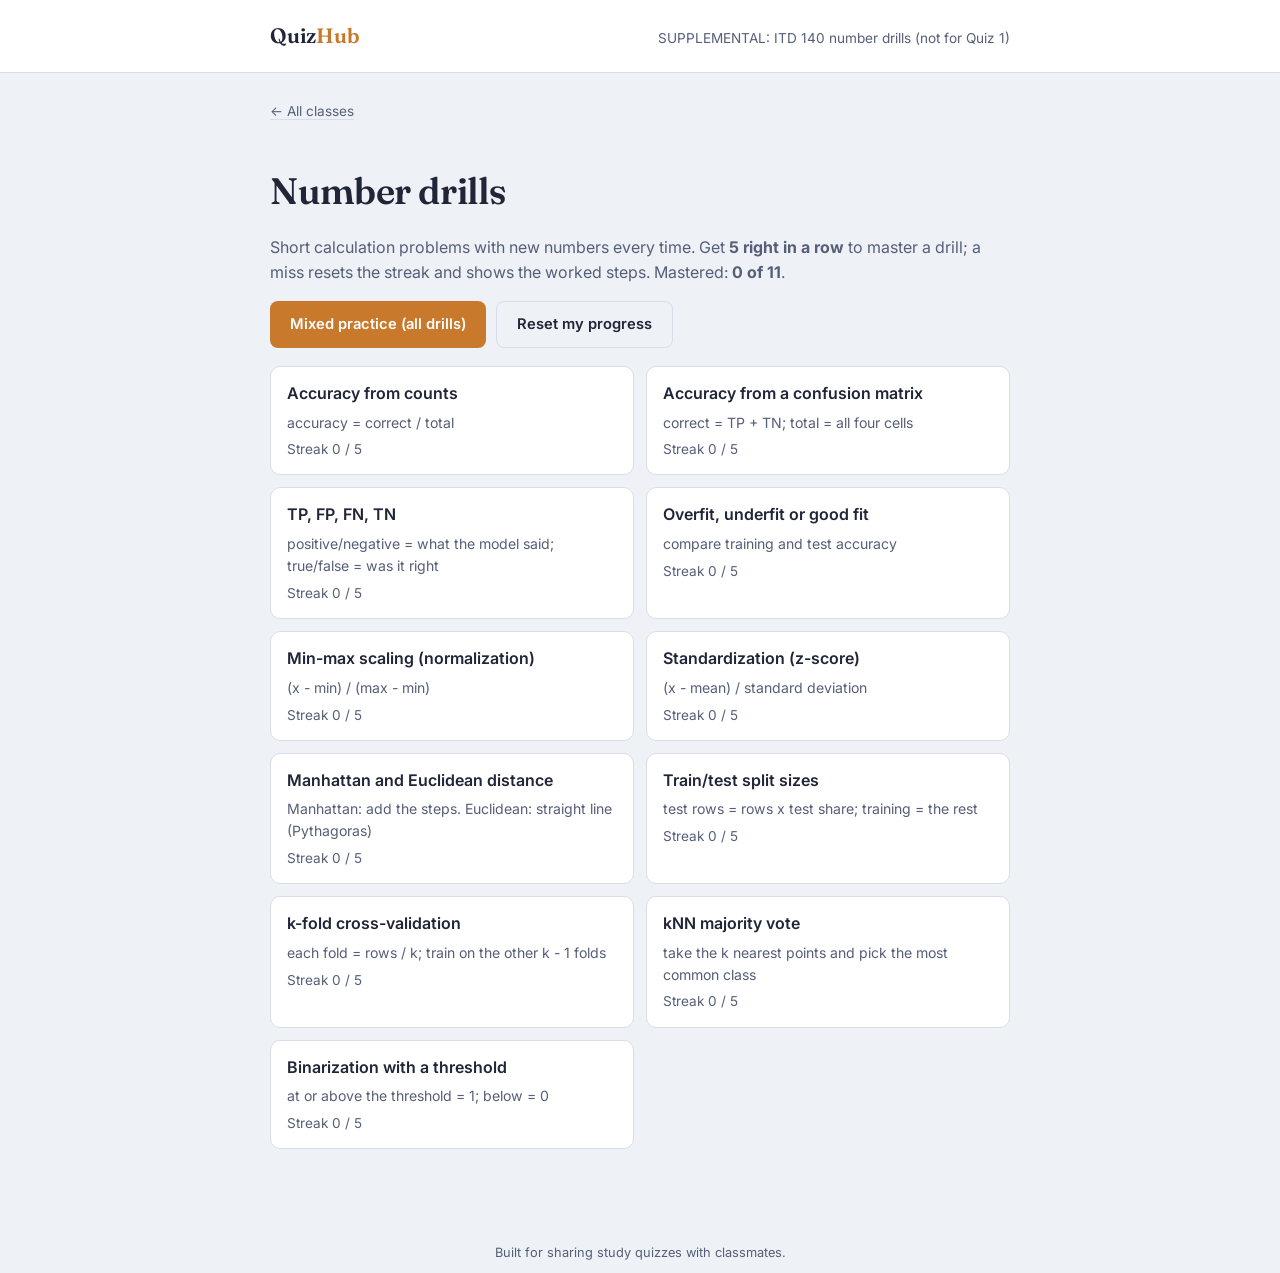
==== drills.html @ d567453e "Add supplemental number drills and mastery loop for ITD 140 Number drills: 11 generators with worked" ====
<!doctype html>
<html lang="en">
<head>
<meta charset="utf-8">
<meta name="viewport" content="width=device-width, initial-scale=1">
<title>Number Drills</title>
<link rel="stylesheet" href="assets/style.css">
<link rel="stylesheet" href="assets/drills.css">
</head>
<body>

<div class="topbar">
  <div class="topbar-inner">
    <a class="brand" href="index.html">Quiz<span class="brand-mark">Hub</span></a>
    <span class="topbar-sub">SUPPLEMENTAL: ITD 140 number drills (not for Quiz 1)</span>
  </div>
</div>

<div class="wrap">
  <div class="crumb"><a href="index.html">&larr; All classes</a></div>
  <div id="loading" class="loading">Loading drills&hellip;</div>
  <div id="app"></div>
</div>

<footer class="site">Built for sharing study quizzes with classmates.</footer>

<script src="assets/drillgen.js"></script>
<script src="assets/drills.js"></script>
</body>
</html>
---- assets/style.css ----
@import url('https://fonts.googleapis.com/css2?family=Fraunces:opsz,wght@9..144,500;9..144,600&family=Inter:wght@400;500;600;700&display=swap');

:root{
  --ink: #202537;
  --ink-soft: #565f78;
  --paper: #eef1f6;
  --card: #ffffff;
  --line: #d8dee9;
  --accent: #c8792b;
  --accent-ink: #ffffff;
  --good: #2f8f5b;
  --good-bg: #e4f5ec;
  --bad: #c94a3f;
  --bad-bg: #fbe8e6;
  --partial: #b0791f;
  --partial-bg: #fbf1de;
  --shadow: 0 1px 2px rgba(32,37,55,0.06);
  --radius: 10px;
  --maxw: 780px;
}

*{ box-sizing: border-box; }

html{ -webkit-text-size-adjust: 100%; }

body{
  margin: 0;
  background: var(--paper);
  color: var(--ink);
  font-family: 'Inter', -apple-system, BlinkMacSystemFont, 'Segoe UI', sans-serif;
  line-height: 1.55;
  -webkit-font-smoothing: antialiased;
}

@media (prefers-reduced-motion: reduce){
  *{ animation-duration: 0.001ms !important; transition-duration: 0.001ms !important; }
}

a{ color: inherit; }

.wrap{
  max-width: var(--maxw);
  margin: 0 auto;
  padding: 0 20px 64px;
}

/* ---------- Top bar ---------- */
.topbar{
  border-bottom: 1px solid var(--line);
  background: var(--card);
}
.topbar-inner{
  max-width: var(--maxw);
  margin: 0 auto;
  padding: 20px 20px;
  display: flex;
  align-items: baseline;
  justify-content: space-between;
  gap: 12px;
}
.brand{
  font-family: 'Fraunces', Georgia, serif;
  font-weight: 600;
  font-size: 1.3rem;
  text-decoration: none;
  letter-spacing: -0.01em;
}
.brand-mark{ color: var(--accent); }
.topbar-sub{
  font-size: 0.85rem;
  color: var(--ink-soft);
}

/* ---------- Hero / headers ---------- */
.page-head{
  padding: 40px 0 8px;
}
.page-head h1{
  font-family: 'Fraunces', Georgia, serif;
  font-weight: 600;
  font-size: clamp(1.7rem, 4vw, 2.3rem);
  margin: 0 0 8px;
  letter-spacing: -0.01em;
}
.page-head p{
  color: var(--ink-soft);
  margin: 0;
  max-width: 60ch;
}
.crumb{
  font-size: 0.85rem;
  color: var(--ink-soft);
  margin-top: 28px;
}
.crumb a{ text-decoration: none; border-bottom: 1px solid var(--line); }
.crumb a:hover{ border-color: var(--ink-soft); }

/* ---------- Class list (index page) ---------- */
.class-list{
  margin-top: 28px;
  display: flex;
  flex-direction: column;
  gap: 12px;
}
.class-card{
  background: var(--card);
  border: 1px solid var(--line);
  border-radius: var(--radius);
  box-shadow: var(--shadow);
  overflow: hidden;
}
.class-card summary{
  list-style: none;
  cursor: pointer;
  padding: 18px 20px;
  display: flex;
  align-items: center;
  justify-content: space-between;
  gap: 12px;
}
.class-card summary::-webkit-details-marker{ display:none; }
.class-card summary:focus-visible{ outline: 2px solid var(--accent); outline-offset: -2px; }
.class-heading{ display: flex; flex-direction: column; gap: 2px; }
.class-code{
  font-family: 'Fraunces', Georgia, serif;
  font-weight: 600;
  font-size: 1.15rem;
}
.class-full{ font-size: 0.88rem; color: var(--ink-soft); }
.class-count{
  font-size: 0.8rem;
  color: var(--ink-soft);
  white-space: nowrap;
}
.chev{
  width: 18px; height: 18px;
  flex-shrink: 0;
  transition: transform 0.15s ease;
  color: var(--ink-soft);
}
.class-card[open] .chev{ transform: rotate(90deg); }

.quiz-rows{
  border-top: 1px solid var(--line);
}
.quiz-row{
  display: flex;
  align-items: center;
  justify-content: space-between;
  gap: 16px;
  padding: 16px 20px;
  text-decoration: none;
  color: var(--ink);
  border-top: 1px solid var(--line);
}
.quiz-row:first-child{ border-top: none; }
.quiz-row:hover{ background: var(--paper); }
.quiz-row-title{ font-weight: 600; }
.quiz-row-desc{ font-size: 0.85rem; color: var(--ink-soft); margin-top: 2px; }
.quiz-row-go{
  font-size: 0.85rem;
  color: var(--accent);
  font-weight: 600;
  white-space: nowrap;
}
.guide-row{ background: #fbf6ee; }
.guide-row:hover{ background: #f7efe0; }
.guide-badge{
  display: inline-block;
  font-size: 0.68rem;
  font-weight: 700;
  letter-spacing: 0.03em;
  text-transform: uppercase;
  color: var(--accent);
  background: #fff;
  border: 1px solid var(--accent);
  border-radius: 20px;
  padding: 1px 8px;
  margin-right: 8px;
  vertical-align: middle;
}

/* ---------- Study guide page ---------- */
.guide-sections{
  margin-top: 28px;
  display: flex;
  flex-direction: column;
  gap: 16px;
}
.guide-section-card{
  background: var(--card);
  border: 1px solid var(--line);
  border-radius: var(--radius);
  box-shadow: var(--shadow);
  overflow: hidden;
}
.guide-section-card summary{
  list-style: none;
  cursor: pointer;
  padding: 20px 24px;
  display: flex;
  align-items: center;
  justify-content: space-between;
  gap: 12px;
}
.guide-section-card summary::-webkit-details-marker{ display: none; }
.guide-section-card summary:focus-visible{ outline: 2px solid var(--accent); outline-offset: -2px; }
.guide-section-card[open] .chev{ transform: rotate(90deg); }
.guide-section-heading{ display: flex; flex-direction: column; gap: 3px; }
.guide-eyebrow{
  font-size: 0.72rem;
  font-weight: 700;
  letter-spacing: 0.04em;
  text-transform: uppercase;
  color: var(--accent);
}
.guide-section-name{
  font-family: 'Fraunces', Georgia, serif;
  font-weight: 600;
  font-size: 1.2rem;
}
.guide-section-body{
  padding: 4px 24px 28px;
  border-top: 1px solid var(--line);
}
.guide-jumpnav{
  display: flex;
  flex-wrap: wrap;
  gap: 6px 16px;
  padding: 16px 0 20px;
  margin-bottom: 8px;
  border-bottom: 1px solid var(--line);
}
.guide-jumpnav a{
  font-size: 0.86rem;
  text-decoration: none;
  color: var(--ink-soft);
  border-bottom: 1px solid var(--line);
}
.guide-jumpnav a:hover{ border-color: var(--accent); color: var(--accent); }
.guide-h3{
  font-family: 'Fraunces', Georgia, serif;
  font-weight: 600;
  font-size: 1.12rem;
  margin: 26px 0 10px;
  scroll-margin-top: 20px;
}
.guide-h3:first-child{ margin-top: 0; }
.guide-h4{
  font-size: 0.95rem;
  font-weight: 700;
  margin: 16px 0 6px;
  color: var(--ink);
}
.guide-p{
  margin: 0 0 12px;
  color: var(--ink);
}
.guide-list{
  margin: 0 0 14px;
  padding-left: 22px;
  display: flex;
  flex-direction: column;
  gap: 6px;
}
.guide-list li{ font-size: 0.95rem; }
.guide-code{ margin: 0 0 14px; }
code{
  font-family: 'SFMono-Regular', Consolas, monospace;
  font-size: 0.88em;
  background: var(--paper);
  border-radius: 4px;
  padding: 1px 5px;
}
.guide-table-wrap{
  overflow-x: auto;
  margin: 0 0 16px;
}
.guide-table{
  width: 100%;
  border-collapse: collapse;
  font-size: 0.9rem;
}
.guide-table th, .guide-table td{
  text-align: left;
  padding: 9px 12px;
  border: 1px solid var(--line);
  vertical-align: top;
}
.guide-table th{
  background: var(--paper);
  font-weight: 700;
  white-space: nowrap;
}
.guide-table td:first-child{ font-weight: 600; white-space: nowrap; }
.guide-note{
  background: var(--partial-bg);
  color: #7a5210;
  border-radius: 8px;
  padding: 12px 16px;
  font-size: 0.9rem;
  margin: 0 0 14px;
}
.guide-note strong{ margin-right: 4px; }

.empty-state{
  margin-top: 28px;
  padding: 32px 20px;
  border: 1px dashed var(--line);
  border-radius: var(--radius);
  color: var(--ink-soft);
  text-align: center;
  font-size: 0.95rem;
}

/* ---------- Quiz runner ---------- */
.quiz-meta{
  display: flex;
  align-items: center;
  justify-content: space-between;
  gap: 12px;
  margin: 28px 0 6px;
  font-size: 0.85rem;
  color: var(--ink-soft);
}
.progress-track{
  height: 6px;
  border-radius: 4px;
  background: var(--line);
  overflow: hidden;
  margin-bottom: 28px;
}
.progress-fill{
  height: 100%;
  background: var(--accent);
  border-radius: 4px;
  transition: width 0.25s ease;
}

.q-card{
  background: var(--card);
  border: 1px solid var(--line);
  border-radius: var(--radius);
  box-shadow: var(--shadow);
  padding: 28px;
}
.cat-badge{
  display: inline-block;
  font-size: 0.72rem;
  font-weight: 700;
  letter-spacing: 0.02em;
  padding: 3px 9px;
  border-radius: 20px;
  background: var(--paper);
  color: var(--ink-soft);
  margin-bottom: 14px;
}

.q-prompt{
  font-size: 1.12rem;
  font-weight: 600;
  margin: 0 0 20px;
  white-space: normal;
}

.q-fig{ margin: 0 0 20px; }

.fb-input, .sa-input{
  width: 100%;
  font: inherit;
  font-size: 0.97rem;
  padding: 12px 14px;
  border: 1px solid var(--line);
  border-radius: 8px;
  background: var(--card);
  color: var(--ink);
}
.fb-input:focus, .sa-input:focus{ outline: 2px solid var(--accent); outline-offset: 1px; border-color: var(--accent); }
.sa-input{ font-family: 'SFMono-Regular', Consolas, monospace; resize: vertical; }

.matching{
  display: flex;
  flex-direction: column;
  gap: 10px;
}
.match-row{
  display: flex;
  align-items: center;
  justify-content: space-between;
  gap: 14px;
  border: 1px solid var(--line);
  border-radius: 8px;
  padding: 10px 14px;
  flex-wrap: wrap;
}
.match-left{ font-weight: 600; flex: 1 1 160px; min-width: 120px; }
.match-select{
  font: inherit;
  font-size: 0.9rem;
  padding: 8px 10px;
  border-radius: 6px;
  border: 1px solid var(--line);
  background: var(--card);
  color: var(--ink);
  flex: 1 1 220px;
  min-width: 180px;
}

.model-answer{
  font-family: 'SFMono-Regular', Consolas, monospace;
  font-size: 0.88rem;
  background: var(--card);
  border: 1px solid var(--line);
  border-radius: 8px;
  padding: 12px 14px;
  margin: 8px 0 0;
  white-space: pre-wrap;
  overflow-x: auto;
}
.options{
  display: flex;
  flex-direction: column;
  gap: 10px;
}
.option{
  display: flex;
  align-items: flex-start;
  gap: 12px;
  text-align: left;
  width: 100%;
  border: 1px solid var(--line);
  background: var(--card);
  border-radius: 8px;
  padding: 13px 16px;
  font: inherit;
  font-size: 0.97rem;
  color: var(--ink);
  cursor: pointer;
  transition: border-color 0.12s ease, background 0.12s ease;
}
.option:hover:not(:disabled){ border-color: var(--accent); background: #fbf3ea; }
.option:focus-visible{ outline: 2px solid var(--accent); outline-offset: 1px; }
.option:disabled{ cursor: default; }
.option-letter{
  flex-shrink: 0;
  width: 24px; height: 24px;
  border-radius: 50%;
  border: 1px solid var(--line);
  display: flex; align-items: center; justify-content: center;
  font-size: 0.78rem;
  font-weight: 600;
  color: var(--ink-soft);
}
.option.correct{ border-color: var(--good); background: var(--good-bg); }
.option.correct .option-letter{ border-color: var(--good); color: var(--good); background: #fff; }
.option.incorrect{ border-color: var(--bad); background: var(--bad-bg); }
.option.incorrect .option-letter{ border-color: var(--bad); color: var(--bad); background: #fff; }
.option.dim{ opacity: 0.55; }

.feedback{
  margin-top: 18px;
  padding: 14px 16px;
  border-radius: 8px;
  font-size: 0.92rem;
}
.feedback.good{ background: var(--good-bg); color: #1f5c3d; }
.feedback.bad{ background: var(--bad-bg); color: #7f2c24; }
.feedback.partial{ background: var(--partial-bg); color: #7a5210; }
.feedback strong{ display: block; margin-bottom: 3px; }

/* ---------- Rubric self-grading (short answer) ---------- */
.rubric-box{
  margin-top: 14px;
  border: 1px solid var(--line);
  border-radius: 8px;
  padding: 14px 16px;
  background: var(--card);
}
.rubric-title{
  font-size: 0.88rem;
  font-weight: 600;
  color: var(--ink-soft);
  margin-bottom: 10px;
}
.rubric-list{
  display: flex;
  flex-direction: column;
  gap: 8px;
}
.rubric-item{
  display: flex;
  align-items: flex-start;
  gap: 10px;
  font-size: 0.92rem;
  cursor: pointer;
}
.rubric-item input[type=checkbox]{
  margin-top: 3px;
  width: 16px;
  height: 16px;
  accent-color: var(--accent);
  flex-shrink: 0;
}
.rubric-review{
  margin-top: 10px;
  display: flex;
  flex-direction: column;
  gap: 5px;
}
.rubric-review-item{
  font-size: 0.88rem;
  display: flex;
  align-items: flex-start;
  gap: 8px;
}
.rubric-mark{ font-weight: 700; flex-shrink: 0; }
.rubric-review-item.checked .rubric-mark{ color: var(--good); }
.rubric-review-item.unchecked .rubric-mark{ color: var(--bad); }
.rubric-review-item.unchecked{ color: var(--ink-soft); }

.q-actions{
  display: flex;
  justify-content: flex-end;
  margin-top: 22px;
}

.btn{
  appearance: none;
  border: none;
  border-radius: 8px;
  padding: 11px 20px;
  font: inherit;
  font-weight: 600;
  font-size: 0.92rem;
  cursor: pointer;
  background: var(--ink);
  color: #fff;
}
.btn:hover{ background: #33394f; }
.btn.primary{ background: var(--accent); color: var(--accent-ink); }
.btn.primary:hover{ background: #b06a24; }
.btn.ghost{
  background: transparent;
  color: var(--ink);
  border: 1px solid var(--line);
}
.btn.ghost:hover{ background: var(--card); border-color: var(--ink-soft); }
.btn:focus-visible{ outline: 2px solid var(--accent); outline-offset: 2px; }

/* ---------- Results ---------- */
.results{
  background: var(--card);
  border: 1px solid var(--line);
  border-radius: var(--radius);
  box-shadow: var(--shadow);
  padding: 36px 28px;
  text-align: center;
}
.results .score{
  font-family: 'Fraunces', Georgia, serif;
  font-size: 3rem;
  font-weight: 600;
  margin: 6px 0 2px;
}
.results .score-label{ color: var(--ink-soft); font-size: 0.95rem; }
.results-actions{
  display: flex;
  gap: 10px;
  justify-content: center;
  margin-top: 26px;
  flex-wrap: wrap;
}

.review{
  margin-top: 32px;
  display: flex;
  flex-direction: column;
  gap: 14px;
}
.review-item{
  background: var(--card);
  border: 1px solid var(--line);
  border-radius: var(--radius);
  padding: 18px 20px;
}
.review-item .rq{ font-weight: 600; margin-bottom: 8px; }
.review-tag{
  display: inline-block;
  font-size: 0.75rem;
  font-weight: 700;
  letter-spacing: 0.01em;
  padding: 2px 8px;
  border-radius: 20px;
  margin-bottom: 8px;
}
.review-tag.good{ background: var(--good-bg); color: #1f5c3d; }
.review-tag.bad{ background: var(--bad-bg); color: #7f2c24; }
.review-tag.partial{ background: var(--partial-bg); color: #7a5210; }
.review-answer{ font-size: 0.9rem; margin: 4px 0; }
.review-explain{ font-size: 0.88rem; color: var(--ink-soft); margin-top: 8px; }

.loading, .load-error{
  margin-top: 40px;
  text-align: center;
  color: var(--ink-soft);
}
.load-error{ color: var(--bad); }

footer.site{
  text-align: center;
  padding: 30px 20px 10px;
  font-size: 0.8rem;
  color: var(--ink-soft);
}

/* ===========================================================================
   SQL: the playground page, the schema browser, result grids, and the
   auto-graded `sql` question type inside a quiz.
   =========================================================================== */

.wrap.wide{ max-width: 1120px; }

.sql-layout{
  display: grid;
  grid-template-columns: minmax(240px, 300px) 1fr;
  gap: 22px;
  align-items: start;
}
@media (max-width: 860px){
  .sql-layout{ grid-template-columns: 1fr; }
  .sql-side{ order: 2; }
}

.sql-side{
  background: var(--card);
  border: 1px solid var(--line);
  border-radius: var(--radius);
  box-shadow: var(--shadow);
  padding: 16px 16px 10px;
  position: sticky;
  top: 16px;
  max-height: calc(100vh - 40px);
  overflow-y: auto;
}
.sql-side-head{
  font-family: 'Fraunces', Georgia, serif;
  font-weight: 600;
  font-size: 1.05rem;
  margin-bottom: 4px;
}
.sql-side-note{ font-size: 0.78rem; color: var(--ink-soft); margin-bottom: 12px; }

.sql-main{ min-width: 0; }
.sql-label{
  display: block;
  font-size: 0.78rem;
  font-weight: 700;
  text-transform: uppercase;
  letter-spacing: 0.05em;
  color: var(--ink-soft);
  margin-bottom: 6px;
}

/* ---------- Schema browser ---------- */
.schema-body{ font-size: 0.84rem; }
.schema-table{ margin-bottom: 14px; }
.schema-table-name{
  font-family: 'SFMono-Regular', Consolas, monospace;
  font-weight: 700;
  font-size: 0.85rem;
  padding-bottom: 3px;
  border-bottom: 1px solid var(--line);
  margin-bottom: 5px;
}
.schema-count{ float: right; font-weight: 400; font-size: 0.75rem; color: var(--ink-soft); }
.schema-cols{ list-style: none; margin: 0; padding: 0; }
.schema-cols li{
  font-family: 'SFMono-Regular', Consolas, monospace;
  font-size: 0.78rem;
  line-height: 1.7;
  white-space: nowrap;
  overflow: hidden;
  text-overflow: ellipsis;
}
.key-tag{
  display: inline-block;
  font-family: 'Inter', sans-serif;
  font-size: 0.6rem;
  font-weight: 700;
  letter-spacing: 0.03em;
  padding: 1px 4px;
  border-radius: 3px;
  margin-right: 5px;
  vertical-align: 1px;
}
.key-tag.pk{ background: var(--accent); color: #fff; }
.key-tag.fk{ background: #dfe4ee; color: var(--ink-soft); }
.col-type{ color: var(--ink-soft); font-size: 0.7rem; }
.fk-ref{ color: var(--ink-soft); font-size: 0.72rem; }

/* Collapsible schema shown next to a quiz question */
.schema-panel{
  border: 1px solid var(--line);
  border-radius: 8px;
  background: var(--paper);
  margin: 14px 0;
}
.schema-panel summary{
  cursor: pointer;
  padding: 9px 14px;
  font-size: 0.85rem;
  font-weight: 600;
  list-style: none;
}
.schema-panel summary::-webkit-details-marker{ display: none; }
.schema-panel summary::before{ content: '\25B8 '; color: var(--accent); }
.schema-panel[open] summary::before{ content: '\25BE '; }
.schema-panel summary:focus-visible{ outline: 2px solid var(--accent); outline-offset: -2px; }
.schema-panel .schema-body{
  padding: 2px 14px 12px;
  display: grid;
  grid-template-columns: repeat(auto-fill, minmax(210px, 1fr));
  gap: 4px 18px;
}

/* ---------- Editor + toolbar ---------- */
.sql-input{
  width: 100%;
  font-family: 'SFMono-Regular', Consolas, monospace;
  font-size: 0.88rem;
  line-height: 1.6;
  padding: 12px 14px;
  border: 1px solid var(--line);
  border-radius: 8px;
  background: var(--card);
  color: var(--ink);
  resize: vertical;
  tab-size: 2;
}
.sql-input:focus{ outline: 2px solid var(--accent); outline-offset: 1px; border-color: var(--accent); }

.sql-toolbar{
  display: flex;
  align-items: center;
  gap: 10px;
  flex-wrap: wrap;
  margin: 12px 0 16px;
}
.sql-status{ font-size: 0.8rem; color: var(--ink-soft); }
.sql-hint{
  background: #fbf6ee;
  border-left: 3px solid var(--accent);
  border-radius: 0 6px 6px 0;
  padding: 9px 14px;
  font-size: 0.87rem;
  margin-bottom: 12px;
}
.sql-hint strong{ margin-right: 5px; }
.sql-note{ font-size: 0.8rem; color: var(--ink-soft); margin-top: 10px; }

/* ---------- Result grid ---------- */
.sql-rowcount{ font-size: 0.78rem; color: var(--ink-soft); margin-bottom: 5px; }
.sql-table-wrap{
  overflow-x: auto;
  border: 1px solid var(--line);
  border-radius: 8px;
  background: var(--card);
  max-height: 460px;
  overflow-y: auto;
  margin-bottom: 14px;
}
.sql-table{
  border-collapse: collapse;
  width: 100%;
  font-family: 'SFMono-Regular', Consolas, monospace;
  font-size: 0.8rem;
}
.sql-table th, .sql-table td{
  text-align: left;
  padding: 6px 12px;
  border-bottom: 1px solid var(--line);
  white-space: nowrap;
}
.sql-table th{
  position: sticky;
  top: 0;
  background: var(--paper);
  font-family: 'Inter', sans-serif;
  font-size: 0.75rem;
  font-weight: 700;
  letter-spacing: 0.02em;
  z-index: 1;
}
.sql-table tbody tr:last-child td{ border-bottom: none; }
.sql-table tbody tr:nth-child(even){ background: #fafbfd; }
.sql-null{ color: var(--ink-soft); font-style: italic; }

.sql-empty, .sql-error{
  font-size: 0.86rem;
  padding: 11px 14px;
  border-radius: 8px;
  margin-bottom: 14px;
}
.sql-empty{ background: var(--card); border: 1px solid var(--line); color: var(--ink-soft); }
.sql-error{ background: var(--bad-bg); color: #7f2c24; font-family: 'SFMono-Regular', Consolas, monospace; }
.sql-error strong{ display: block; font-family: 'Inter', sans-serif; margin-bottom: 3px; }

/* ---------- Warm-ups ---------- */
.sql-recipes{
  border: 1px solid var(--line);
  border-radius: var(--radius);
  background: var(--card);
  padding: 4px 16px 14px;
  margin-top: 8px;
}
.sql-recipes summary{
  cursor: pointer;
  padding: 10px 0;
  font-weight: 600;
  font-size: 0.92rem;
  list-style: none;
}
.sql-recipes summary::-webkit-details-marker{ display: none; }
.sql-recipes summary::before{ content: '\25B8 '; color: var(--accent); }
.sql-recipes[open] summary::before{ content: '\25BE '; }
.recipe-list{ display: flex; flex-wrap: wrap; gap: 7px; }
.recipe{
  appearance: none;
  font: inherit;
  font-size: 0.8rem;
  cursor: pointer;
  padding: 6px 12px;
  border-radius: 20px;
  border: 1px solid var(--line);
  background: var(--paper);
  color: var(--ink);
}
.recipe:hover{ border-color: var(--accent); background: #fbf3ea; color: var(--accent); }
.recipe:focus-visible{ outline: 2px solid var(--accent); outline-offset: 2px; }

/* ---------- SQL answers in the end-of-quiz review ---------- */
.review-sub{
  font-size: 0.72rem;
  font-weight: 700;
  text-transform: uppercase;
  letter-spacing: 0.05em;
  color: var(--ink-soft);
  margin: 10px 0 4px;
}
.model-answer.your-sql{ background: #f6f7fa; border-left: 3px solid var(--line); }

.tool-row{ background: #eef4f1; }
.tool-row:hover{ background: #e2ede7; }
.tool-badge{ background: #2f8f5b; }

/* ===========================================================================
   nano — the editor, drawn over the terminal pane
   =========================================================================== */

/* While nano is open the pane needs a screen's worth of height of its own --
   the transcript underneath may only be two lines tall. */
.term-shell.has-nano{ min-height: 440px; }

.nano{
  position: absolute;
  inset: 0;
  display: flex;
  flex-direction: column;
  background: #12151b;
  color: #d7dbe0;
  font: 13px/1.5 ui-monospace, SFMono-Regular, Menlo, Consolas, monospace;
  z-index: 3;
}
.nano-title{
  display: flex;
  gap: 18px;
  align-items: baseline;
  padding: 4px 10px;
  background: #d7dbe0;
  color: #12151b;
  font-weight: 600;
  flex: 0 0 auto;
}
.nano-ver{ opacity: .75; font-weight: 500; }
.nano-file{ flex: 1 1 auto; text-align: center; }
.nano-mod{ font-style: italic; }
.nano-mod:not(:empty)::before{ content: '[ '; }
.nano-mod:not(:empty)::after{ content: ' ]'; }

.nano-body{ position: relative; flex: 1 1 auto; min-height: 0; }
.nano-text{
  width: 100%;
  height: 100%;
  box-sizing: border-box;
  padding: 6px 10px;
  border: 0;
  outline: none;
  resize: none;
  background: transparent;
  color: inherit;
  font: inherit;
  tab-size: 8;
  white-space: pre;
  overflow: auto;
}
.nano-text::selection{ background: #d7dbe0; color: #12151b; }
.nano-help{
  position: absolute;
  inset: 0;
  margin: 0;
  padding: 10px 14px;
  background: #12151b;
  color: #d7dbe0;
  overflow: auto;
  white-space: pre-wrap;
}

.nano-status{
  flex: 0 0 auto;
  min-height: 1.5em;
  padding: 2px 10px;
  text-align: center;
  color: #12151b;
}
.nano-status:not(:empty){ background: #d7dbe0; font-weight: 600; }

.nano-ask{
  flex: 0 0 auto;
  display: flex;
  gap: 6px;
  align-items: center;
  padding: 2px 10px;
  background: #d7dbe0;
  color: #12151b;
}
.nano-ask-label{ font-weight: 600; white-space: pre; }
.nano-ask-input{
  flex: 1 1 auto;
  border: 0;
  outline: none;
  background: transparent;
  color: inherit;
  font: inherit;
}

.nano-keys{ flex: 0 0 auto; padding: 4px 6px 6px; }
.nano-keyrow{ display: flex; flex-wrap: wrap; gap: 4px; }
.nano-key{
  flex: 1 1 0;
  min-width: 118px;
  text-align: left;
  padding: 3px 6px;
  border: 0;
  border-radius: 3px;
  background: transparent;
  color: #d7dbe0;
  font: inherit;
  cursor: pointer;
}
.nano-key:hover{ background: #222833; }
.nano-key-combo{
  display: inline-block;
  min-width: 2.2em;
  padding: 0 3px;
  background: #d7dbe0;
  color: #12151b;
  border-radius: 2px;
  font-weight: 600;
}

@media (max-width: 720px){
  .nano-key{ min-width: 0; flex-basis: 25%; }
  .nano-key-combo{ min-width: 0; }
}

/* ===========================================================================
   Labs — the selection grid, and one lab beside a terminal
   =========================================================================== */

.lab-grid{
  margin-top: 28px;
  display: grid;
  grid-template-columns: repeat(auto-fill, minmax(230px, 1fr));
  gap: 12px;
}
.lab-card{
  display: flex;
  flex-direction: column;
  gap: 3px;
  padding: 16px 18px;
  background: var(--card);
  border: 1px solid var(--line);
  border-radius: var(--radius);
  box-shadow: var(--shadow);
  text-decoration: none;
  color: var(--ink);
}
.lab-card:hover{ border-color: #4a5891; }
.lab-card-num{
  font-size: 0.7rem;
  font-weight: 700;
  letter-spacing: 0.04em;
  text-transform: uppercase;
  color: #4a5891;
}
.lab-card-title{
  font-family: 'Fraunces', Georgia, serif;
  font-weight: 600;
  font-size: 1.02rem;
  line-height: 1.3;
}
.lab-card-meta{ font-size: 0.82rem; color: var(--ink-soft); }

.lab-total{
  margin: 16px 0 0;
  font-size: 0.86rem;
  color: var(--ink-soft);
}
.lab-intro{
  margin-top: 32px;
  padding: 4px 24px 24px;
  background: var(--card);
  border: 1px solid var(--line);
  border-radius: var(--radius);
  box-shadow: var(--shadow);
}
.lab-intro .guide-h3:first-child{ margin-top: 22px; }

.lab-layout,
.guide-layout{
  margin-top: 24px;
  display: grid;
  grid-template-columns: minmax(0, 1fr) minmax(0, 1fr);
  gap: 20px;
  align-items: start;
}

/* A study guide is long-form reading, so it takes the larger share and the
   machine rides along beside it. */
.guide-layout{ grid-template-columns: minmax(0, 1.45fr) minmax(0, 1fr); }
.guide-layout .guide-sections{ margin-top: 0; }
.guide-term-inner{ position: sticky; top: 16px; }
.guide-term-head{
  font-size: 0.72rem;
  font-weight: 700;
  letter-spacing: 0.04em;
  text-transform: uppercase;
  color: var(--ink-soft);
  margin-bottom: 8px;
}
.lab-tasks{
  padding: 22px 24px 26px;
  background: var(--card);
  border: 1px solid var(--line);
  border-radius: var(--radius);
  box-shadow: var(--shadow);
}
.lab-tasks .guide-h3:first-child{ margin-top: 0; }
.lab-tasks .guide-list li{ margin-bottom: 2px; }

/* The terminal rides along as you read down a long task list. A sticky child
   only travels inside its own grid item, so the column has to span the whole
   row -- `align-items: start` alone would size it to its contents and the
   terminal would scroll away with everything else. */
.lab-term,
.guide-term{ align-self: stretch; }
.lab-term-inner{ position: sticky; top: 16px; }
.lab-files{
  margin-top: 14px;
  background: var(--card);
  border: 1px solid var(--line);
  border-radius: var(--radius);
  padding: 12px 16px;
  font-size: 0.9rem;
}
.lab-files summary{ cursor: pointer; font-weight: 600; }
.lab-files .schema-body{ margin-top: 10px; }

.lab-stuck{ font-size: 0.88rem; }

.lab-nav{
  margin-top: 26px;
  display: flex;
  align-items: center;
  justify-content: space-between;
  gap: 14px;
  font-size: 0.88rem;
}
.lab-nav-link, .lab-nav-all{
  text-decoration: none;
  color: var(--ink-soft);
  border-bottom: 1px solid var(--line);
}
.lab-nav-link:hover, .lab-nav-all:hover{ color: var(--accent); border-color: var(--accent); }
.lab-nav-all{ font-weight: 600; }

@media (max-width: 900px){
  .lab-layout,
  .guide-layout{ grid-template-columns: minmax(0, 1fr); }
  .lab-term-inner,
  .guide-term-inner{ position: static; }
}

/* Lab sheets: the guide renderer, but exercises rather than reference. */
.exercise-row{ background: #eff1f7; }
.exercise-row:hover{ background: #e4e7f1; }
.exercise-badge{ background: #4a5891; }

/* ===========================================================================
   SQL syntax highlighting
   =========================================================================== */

:root{
  --tok-keyword: #2d5aa8;
  --tok-func:    #7a3ea8;
  --tok-string:  #1f6f45;
  --tok-number:  #a8442a;
  --tok-comment: #6b7286;
  --tok-op:      #565f78;
  --tok-ident:   var(--ink);
}

.tok-keyword{ color: var(--tok-keyword); font-weight: 600; }
.tok-func{ color: var(--tok-func); }
.tok-string{ color: var(--tok-string); }
.tok-number{ color: var(--tok-number); }
.tok-comment{ color: var(--tok-comment); font-style: italic; }
.tok-op{ color: var(--tok-op); }
.tok-ident{ color: var(--tok-ident); }
.tok-ident-quoted{ color: var(--tok-ident); }

/* Read-only highlighted block */
pre.sql-hl{ white-space: pre-wrap; }
pre.sql-hl code{ font: inherit; background: none; padding: 0; }

/* ---------- Live editor overlay ----------
   The <pre> and the <textarea> stack in the same box and must agree on every
   metric that affects where a glyph lands: font, size, line-height, padding,
   border width, wrapping and tab size. Change one, change both. */

.sql-editor{
  position: relative;
  width: 100%;
}

.sql-editor > .sql-input-live,
.sql-editor > .sql-editor-hl{
  margin: 0;
  font-family: 'SFMono-Regular', Consolas, monospace;
  font-size: 0.88rem;
  line-height: 1.6;
  letter-spacing: normal;
  padding: 12px 14px;
  border: 1px solid transparent;
  border-radius: 8px;
  white-space: pre-wrap;
  overflow-wrap: break-word;
  word-break: normal;
  tab-size: 2;
}

.sql-editor > .sql-editor-hl{
  position: absolute;
  inset: 0;
  overflow: hidden;
  background: var(--card);
  border-color: var(--line);
  color: var(--tok-ident);
  pointer-events: none;
  z-index: 0;
}

/* The textarea stays in flow, so it sets the height the overlay stretches to —
   and its resize handle keeps working. Its own glyphs are invisible; only the
   caret and the selection show through to the highlighted copy beneath. */
.sql-editor > .sql-input-live{
  position: relative;
  display: block;
  width: 100%;
  z-index: 1;
  background: transparent;
  color: transparent;
  caret-color: var(--ink);
  resize: vertical;
}
.sql-editor > .sql-input-live::selection{ background: #cfe0f6; color: transparent; }
.sql-editor > .sql-input-live:focus{
  outline: 2px solid var(--accent);
  outline-offset: 1px;
  border-color: transparent;
}
.sql-editor:focus-within > .sql-editor-hl{ border-color: var(--accent); }

/* Highlighted code blocks inside a study guide */
.guide-code.sql-hl{ white-space: pre-wrap; }

/* ===========================================================================
   The practice terminal
   =========================================================================== */

:root{
  --term-bg:     #1b2030;
  --term-bg-alt: #232838;
  --term-ink:    #d7dcea;
  --term-dim:    #7d869e;
  --term-line:   #333a4e;
}

.term-shell{
  position: relative;            /* nano is drawn over this box */
  background: var(--term-bg);
  border: 1px solid var(--term-line);
  border-radius: 8px;
  overflow: hidden;
  font-family: 'SFMono-Regular', Consolas, monospace;
  font-size: 0.84rem;
  line-height: 1.55;
  color: var(--term-ink);
}

.term-scroll{
  max-height: 420px;
  min-height: 150px;
  overflow-y: auto;
  overflow-x: auto;
  padding: 12px 14px 4px;
}
.term-compact .term-scroll{ max-height: 260px; min-height: 96px; }

.term-entry{ margin-bottom: 2px; }
.term-line{ white-space: pre-wrap; word-break: break-word; }

.term-prompt{
  color: #7fd1a0;
  font-weight: 600;
  white-space: pre;
  user-select: none;
}
.term-cmd{ color: var(--term-ink); }

.term-out{
  margin: 0 0 6px;
  padding: 0;
  background: none;
  border: 0;
  color: var(--term-ink);
  font: inherit;
  white-space: pre;
  overflow-x: auto;
}
.term-err{ color: #f0968c; }
.term-note{ color: var(--term-dim); font-style: italic; }
/* The login banner is prose, so let it wrap rather than push a scrollbar
   across a narrow terminal. Command output keeps its columns. */
.term-banner{ color: var(--term-dim); white-space: pre-wrap; }

.term-inputline{
  display: flex;
  align-items: baseline;
  gap: 0;
  padding: 6px 14px 10px;
  border-top: 1px solid var(--term-line);
  background: var(--term-bg-alt);
}
.term-input{
  flex: 1;
  min-width: 0;
  border: 0;
  outline: 0;
  background: transparent;
  color: var(--term-ink);
  font: inherit;
  padding: 0;
  caret-color: #7fd1a0;
}
.term-input:disabled{ color: var(--term-dim); }

/* ---------- shell syntax highlighting ---------- */

/* On the light page: model answers, the study guide. */
.tok-command{ color: #2d5aa8; font-weight: 600; }
.tok-builtin{ color: #7a3ea8; font-weight: 600; }
.tok-option { color: #a8442a; }
.tok-var    { color: #7a3ea8; }
.tok-subst  { color: #7a3ea8; }
.tok-pipe   { color: #565f78; font-weight: 700; }
.tok-redir  { color: #565f78; font-weight: 700; }
.tok-glob   { color: #c94a3f; font-weight: 600; }
.tok-path   { color: #2f6f8f; }

/* On the dark terminal the same classes need their own palette. */
.term-shell .tok-command{ color: #8fd6a8; font-weight: 600; }
.term-shell .tok-builtin{ color: #9ad0f5; font-weight: 600; }
.term-shell .tok-option { color: #e0a76a; }
.term-shell .tok-var    { color: #d6a4e8; }
.term-shell .tok-subst  { color: #c8b3e8; }
.term-shell .tok-string { color: #e3c07b; }
.term-shell .tok-pipe,
.term-shell .tok-redir  { color: #99a2ba; font-weight: 700; }
.term-shell .tok-glob   { color: #f0968c; font-weight: 600; }
.term-shell .tok-path   { color: #8fb8e8; }
.term-shell .tok-number { color: #e5a07a; }
.term-shell .tok-comment{ color: var(--term-dim); font-style: italic; }
.term-shell .tok-keyword{ color: #c792ea; font-weight: 600; }

pre.shell-hl{ white-space: pre-wrap; }
pre.shell-hl code{ font: inherit; background: none; padding: 0; }
.guide-code.shell-hl{ white-space: pre-wrap; }

/* ---------- the machine panel ---------- */

.mode-tag{
  font-family: 'SFMono-Regular', Consolas, monospace;
  font-size: 0.68rem;
  letter-spacing: -0.01em;
  color: var(--ink-soft);
  margin-right: 6px;
}
.mode-tag.dir{ color: #2d5aa8; }
.mode-tag.link{ color: #7a3ea8; }
.fs-owner{ color: var(--ink-soft); font-size: 0.7rem; margin-right: 5px; }
.fs-name{ font-weight: 600; }
.fs-name.dir{ color: #2d5aa8; }
.fs-name.link{ color: #7a3ea8; font-style: italic; }

.box-facts{
  display: grid;
  grid-template-columns: auto 1fr;
  gap: 2px 10px;
  margin: 0 0 14px;
  font-size: 0.78rem;
}
.box-facts dt{ color: var(--ink-soft); white-space: nowrap; }
.box-facts dd{
  margin: 0;
  font-family: 'SFMono-Regular', Consolas, monospace;
  font-size: 0.74rem;
  overflow-wrap: anywhere;
}

.side-tabs{
  display: flex;
  flex-wrap: wrap;
  gap: 4px;
  margin-bottom: 10px;
  border-bottom: 1px solid var(--line);
  padding-bottom: 8px;
}
.side-tab{
  font: inherit;
  font-size: 0.74rem;
  font-weight: 600;
  padding: 3px 8px;
  border: 1px solid var(--line);
  border-radius: 999px;
  background: var(--paper);
  color: var(--ink-soft);
  cursor: pointer;
}
.side-tab:hover{ border-color: var(--accent); color: var(--accent); }
.side-tab.is-on{ background: var(--accent); border-color: var(--accent); color: #fff; }
.side-tab:focus-visible{ outline: 2px solid var(--accent); outline-offset: 2px; }

.recipe-group{
  font-size: 0.72rem;
  font-weight: 700;
  text-transform: uppercase;
  letter-spacing: 0.06em;
  color: var(--ink-soft);
  margin: 14px 0 6px;
}
.recipe-group:first-child{ margin-top: 0; }

@media (max-width: 560px){
  .term-shell{ font-size: 0.78rem; }
  .term-scroll{ max-height: 300px; padding: 10px 10px 4px; }
  .term-inputline{ padding: 6px 10px 9px; }
}

/* The Next / See results button stays pinned to the bottom of the window, so a
 * long explanation never pushes it out of reach. */
.q-actions.q-next{
  position: sticky;
  bottom: 0;
  z-index: 5;
  margin: 22px -28px -28px;
  padding: 14px 28px;
  background: var(--card);
  border-top: 1px solid var(--line);
  border-radius: 0 0 var(--radius) var(--radius);
}

/* Compact quiz header: title and study-guide link on one line, so the question,
 * its explanation and the Next button fit on screen without scrolling. */
.page-head.quiz-head{
  display: flex;
  align-items: center;
  justify-content: space-between;
  flex-wrap: wrap;
  gap: 8px 16px;
  padding: 12px 0 4px;
}
.page-head.quiz-head h1{ font-size: 1.25rem; margin: 0; }
.page-head.quiz-head .btn{ padding: 7px 12px; font-size: 0.85rem; }

/* ---------- Featured / updated (index page) ---------- */
.featured{
  margin-top: 28px;
  padding: 20px;
  background: #fdf3e3;
  border: 1px solid var(--accent);
  border-radius: var(--radius);
  box-shadow: var(--shadow);
}
.featured-head{ display: flex; align-items: center; gap: 10px; }
.featured-head h2{
  font-family: 'Fraunces', Georgia, serif;
  font-weight: 600;
  font-size: 1.3rem;
  margin: 0;
}
.featured-flag, .new-pill{
  display: inline-block;
  font-size: 0.68rem;
  font-weight: 700;
  letter-spacing: 0.04em;
  text-transform: uppercase;
  color: var(--accent-ink);
  background: var(--accent);
  border-radius: 20px;
  padding: 2px 9px;
  vertical-align: middle;
  white-space: nowrap;
}
.new-pill{ margin-right: 8px; }
.class-code .new-pill{ margin: 0 0 0 8px; font-family: 'Inter', sans-serif; }
.featured-sub{ margin: 6px 0 0; color: var(--ink-soft); font-size: 0.92rem; }
.featured-list{
  margin-top: 16px;
  display: flex;
  flex-direction: column;
  gap: 12px;
}
.featured-card{
  display: flex;
  flex-direction: column;
  gap: 6px;
  padding: 16px 18px;
  background: var(--card);
  border: 2px solid var(--accent);
  border-radius: var(--radius);
  text-decoration: none;
  color: var(--ink);
}
.featured-card:hover{ background: #fffaf2; box-shadow: 0 2px 8px rgba(200,121,43,0.25); }
.featured-card:focus-visible{ outline: 3px solid var(--ink); outline-offset: 2px; }
.featured-card-top{ display: flex; align-items: center; justify-content: space-between; gap: 8px; }
.featured-class{ font-weight: 700; font-size: 0.95rem; }
.featured-class span{ font-weight: 400; color: var(--ink-soft); font-size: 0.82rem; }
.featured-card-title{ font-family: 'Fraunces', Georgia, serif; font-weight: 600; font-size: 1.15rem; }
.featured-card-desc{ font-size: 0.85rem; color: var(--ink-soft); }
.featured-card-go{ margin-top: auto; padding-top: 6px; color: var(--accent); font-weight: 700; font-size: 0.9rem; }
.list-title{
  font-family: 'Fraunces', Georgia, serif;
  font-weight: 600;
  font-size: 1.1rem;
  margin: 32px 0 -12px;
  color: var(--ink-soft);
}
.featured-row{ background: #fdf3e3; box-shadow: inset 4px 0 0 var(--accent); }
.featured-row:hover{ background: #fbe9cf; }
@media (max-width: 480px){
  .featured{ padding: 16px; }
}

/* ---------- Quiz length chooser (quizzes that set shortCount) ---------- */
.mode-lead{ margin: 24px 0 4px; color: var(--ink-soft); }
.len-card{
  margin-top: 12px;
  padding: 20px;
  background: var(--card);
  border: 2px solid var(--accent);
  border-radius: var(--radius);
  box-shadow: var(--shadow);
  display: flex;
  flex-direction: column;
  gap: 14px;
}
.len-top{ display: flex; align-items: center; justify-content: space-between; gap: 12px; flex-wrap: wrap; }
.len-label{ font-weight: 600; }
.len-numwrap{ display: inline-flex; align-items: baseline; gap: 8px; }
.len-num{
  width: 5.5rem;
  padding: 8px 10px;
  font: inherit;
  font-size: 1.15rem;
  font-weight: 700;
  text-align: center;
  color: var(--ink);
  background: var(--paper);
  border: 1px solid var(--line);
  border-radius: 8px;
}
.len-num:focus-visible{ outline: 2px solid var(--accent); outline-offset: 1px; }
.len-of{ color: var(--ink-soft); font-size: 0.9rem; }
.len-range{ width: 100%; accent-color: var(--accent); height: 28px; }
.len-presets{ display: flex; flex-wrap: wrap; gap: 8px; }
.len-preset{
  padding: 6px 14px;
  font: inherit;
  font-size: 0.9rem;
  font-weight: 600;
  color: var(--ink);
  background: var(--paper);
  border: 1px solid var(--line);
  border-radius: 20px;
  cursor: pointer;
}
.len-preset:hover{ border-color: var(--accent); }
.len-preset.on{ color: var(--accent-ink); background: var(--accent); border-color: var(--accent); }
.len-preset:focus-visible{ outline: 2px solid var(--ink); outline-offset: 2px; }
.len-note{ margin: 0; min-height: 2.8em; font-size: 0.9rem; color: var(--ink-soft); }
.len-go{ align-self: flex-start; }
@media (max-width: 480px){
  .len-card{ padding: 16px; }
  .len-go{ align-self: stretch; }
}

/* ---------- Archive (index page) ---------- */
.archive{
  margin-top: 36px;
  padding: 4px 16px 16px;
  border: 1px dashed var(--line);
  border-radius: var(--radius);
}
.archive > summary{
  list-style: none;
  cursor: pointer;
  padding: 12px 0;
  display: flex;
  align-items: baseline;
  gap: 10px;
}
.archive > summary::-webkit-details-marker{ display: none; }
.archive > summary::before{ content: "\25B8"; color: var(--ink-soft); transition: transform 0.15s ease; }
.archive[open] > summary::before{ transform: rotate(90deg); }
.archive > summary:focus-visible{ outline: 2px solid var(--accent); outline-offset: 2px; }
.archive-title{ font-family: 'Fraunces', Georgia, serif; font-weight: 600; font-size: 1.1rem; color: var(--ink-soft); }
.archive-sub{ font-size: 0.85rem; color: var(--ink-soft); }
.archive-note{ margin: 0 0 4px; font-size: 0.9rem; color: var(--ink-soft); }
.archive .class-list{ margin-top: 12px; }
.archive .class-card{ box-shadow: none; }
---- assets/drills.css ----
.dr-lead{ margin: 0 0 16px; color: var(--ink-soft); }
.dr-actions{ display: flex; flex-wrap: wrap; gap: 10px; margin-bottom: 18px; }
.dr-grid{ display: grid; grid-template-columns: repeat(auto-fill, minmax(250px, 1fr)); gap: 12px; }
.dr-tile{
  display: flex; flex-direction: column; gap: 6px; text-align: left; font: inherit; color: var(--ink);
  background: var(--card); border: 1px solid var(--line); border-radius: 10px; padding: 14px 16px; cursor: pointer;
}
.dr-tile:hover{ border-color: var(--ink-soft); }
.dr-tile:focus-visible{ outline: 2px solid var(--accent); outline-offset: 2px; }
.dr-title{ font-weight: 600; }
.dr-blurb{ font-size: 0.88rem; color: var(--ink-soft); }
.dr-status{ font-size: 0.85rem; color: var(--ink-soft); }
.dr-status.dr-done{ color: #1f5c3d; font-weight: 600; }
.dr-streak{ display: flex; align-items: center; gap: 12px; margin-bottom: 14px; font-size: 0.9rem; color: var(--ink-soft); }
.dr-dots{ display: flex; gap: 6px; }
.dr-dots i{ width: 14px; height: 14px; border-radius: 50%; border: 2px solid var(--line); }
.dr-dots i.on{ background: var(--accent); border-color: var(--accent); }
.dr-answer{ display: flex; align-items: center; gap: 10px; flex-wrap: wrap; margin-bottom: 14px; }
.dr-input{ width: 12rem; }
.dr-unit{ font-weight: 600; }
.dr-choices{ display: flex; flex-wrap: wrap; gap: 10px; margin-bottom: 14px; }
.dr-choice.dr-right{ border-color: #2f8f5b; box-shadow: 0 0 0 2px #2f8f5b inset; }
.dr-step{ margin-top: 4px; font-family: ui-monospace, Menlo, Consolas, monospace; font-size: 0.9rem; }
#dr-feedback{ margin-top: 6px; }
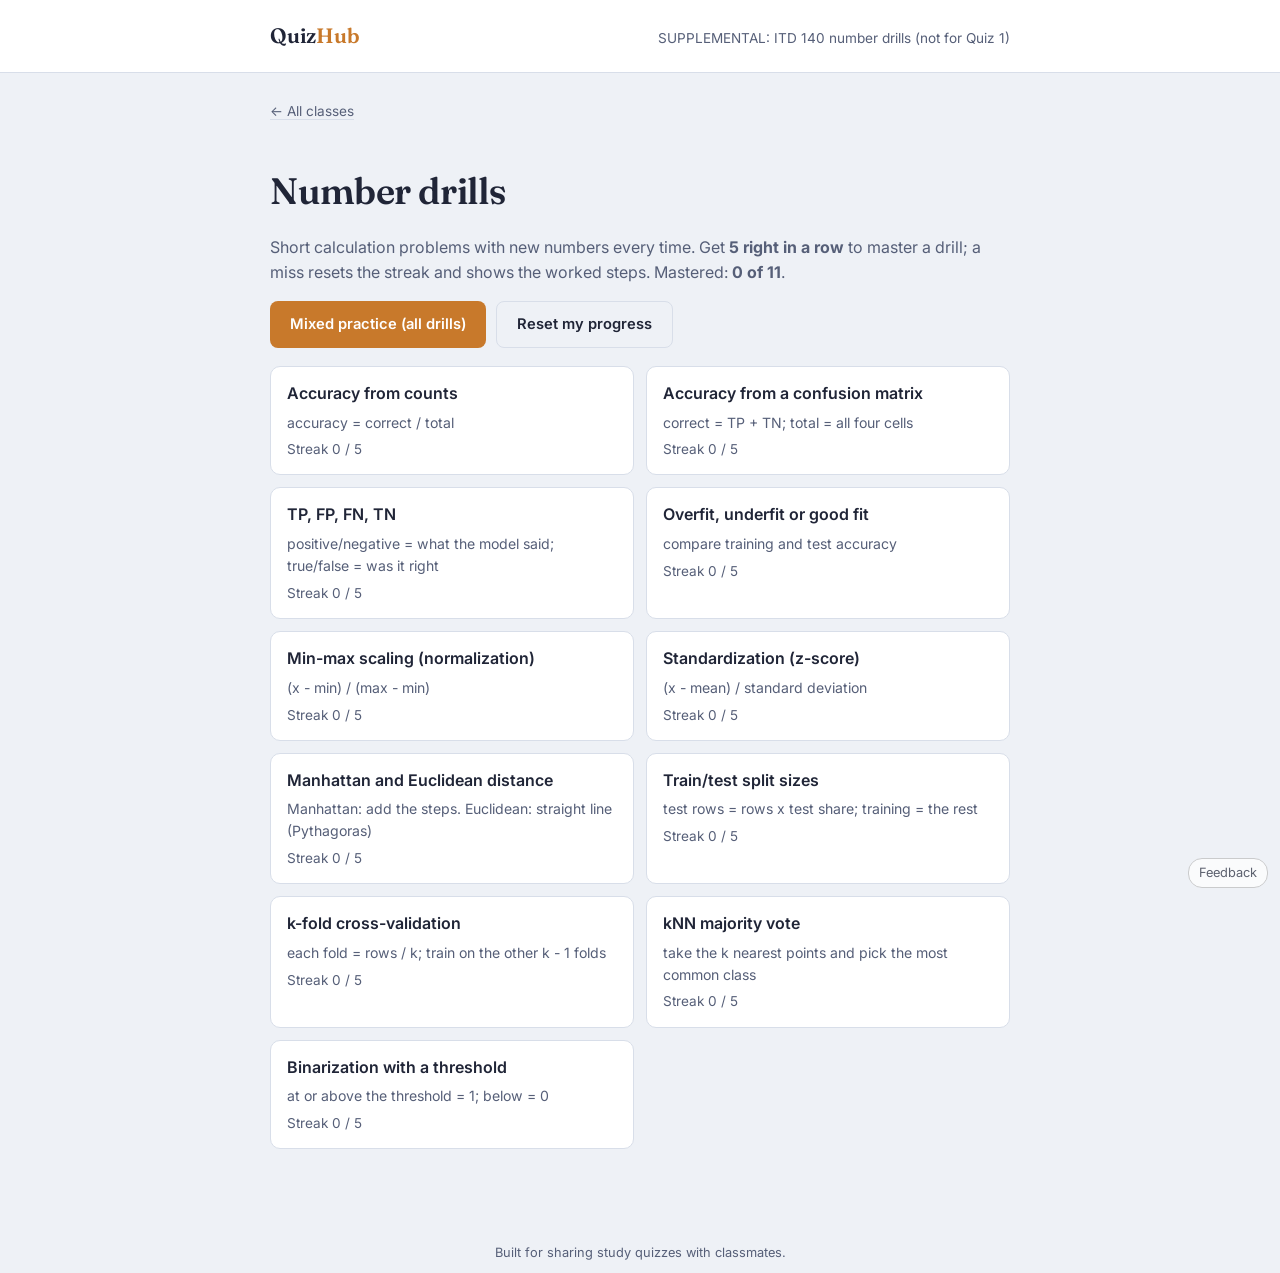
==== commit 90519477: "Add feedback tab and per-question report link backed by Firestore Co-Authored-By: Claude Sonnet 5.5 " ====
--- a/drills.html
+++ b/drills.html
@@ -26,5 +26,7 @@
 
 <script src="assets/drillgen.js"></script>
 <script src="assets/drills.js"></script>
+<script src="assets/firebase-config.js"></script>
+<script src="assets/feedback.js"></script>
 </body>
 </html>
--- a/assets/style.css
+++ b/assets/style.css
@@ -1550,3 +1550,17 @@
 .archive-note{ margin: 0 0 4px; font-size: 0.9rem; color: var(--ink-soft); }
 .archive .class-list{ margin-top: 12px; }
 .archive .class-card{ box-shadow: none; }
+
+.len-topics{ border: 0; padding: 0; margin: 0 0 16px; }
+.len-topic{ display: block; padding: 4px 0; cursor: pointer; }
+
+/* feedback */
+.fb-tab{ position: fixed; right: 12px; bottom: 12px; z-index: 50; font: inherit; font-size: .8rem; padding: 4px 10px; border-radius: 14px; border: 1px solid var(--border, #bbb); background: var(--card, #fff); color: inherit; opacity: .7; cursor: pointer; }
+.fb-tab:hover, .fb-tab:focus{ opacity: 1; }
+.fb-box{ position: fixed; right: 12px; bottom: 48px; z-index: 60; width: min(340px, calc(100vw - 24px)); padding: 12px; border-radius: 10px; border: 1px solid var(--border, #bbb); background: var(--card, #fff); color: inherit; box-shadow: 0 6px 24px rgba(0,0,0,.25); display: grid; gap: 8px; }
+.fb-head, .fb-row{ display: flex; justify-content: space-between; align-items: center; gap: 8px; }
+.fb-x{ border: 0; background: none; font-size: 1.3rem; color: inherit; cursor: pointer; }
+.fb-ctx{ margin: 0; font-size: .8rem; opacity: .8; overflow: hidden; text-overflow: ellipsis; white-space: nowrap; }
+.fb-text, .fb-kind{ font: inherit; width: 100%; box-sizing: border-box; padding: 6px; border-radius: 6px; border: 1px solid var(--border, #bbb); background: transparent; color: inherit; }
+.fb-msg{ font-size: .8rem; }
+.fb-report{ background: none; border: 0; padding: 0; margin-top: 8px; font: inherit; font-size: .75rem; opacity: .6; text-decoration: underline; color: inherit; cursor: pointer; }
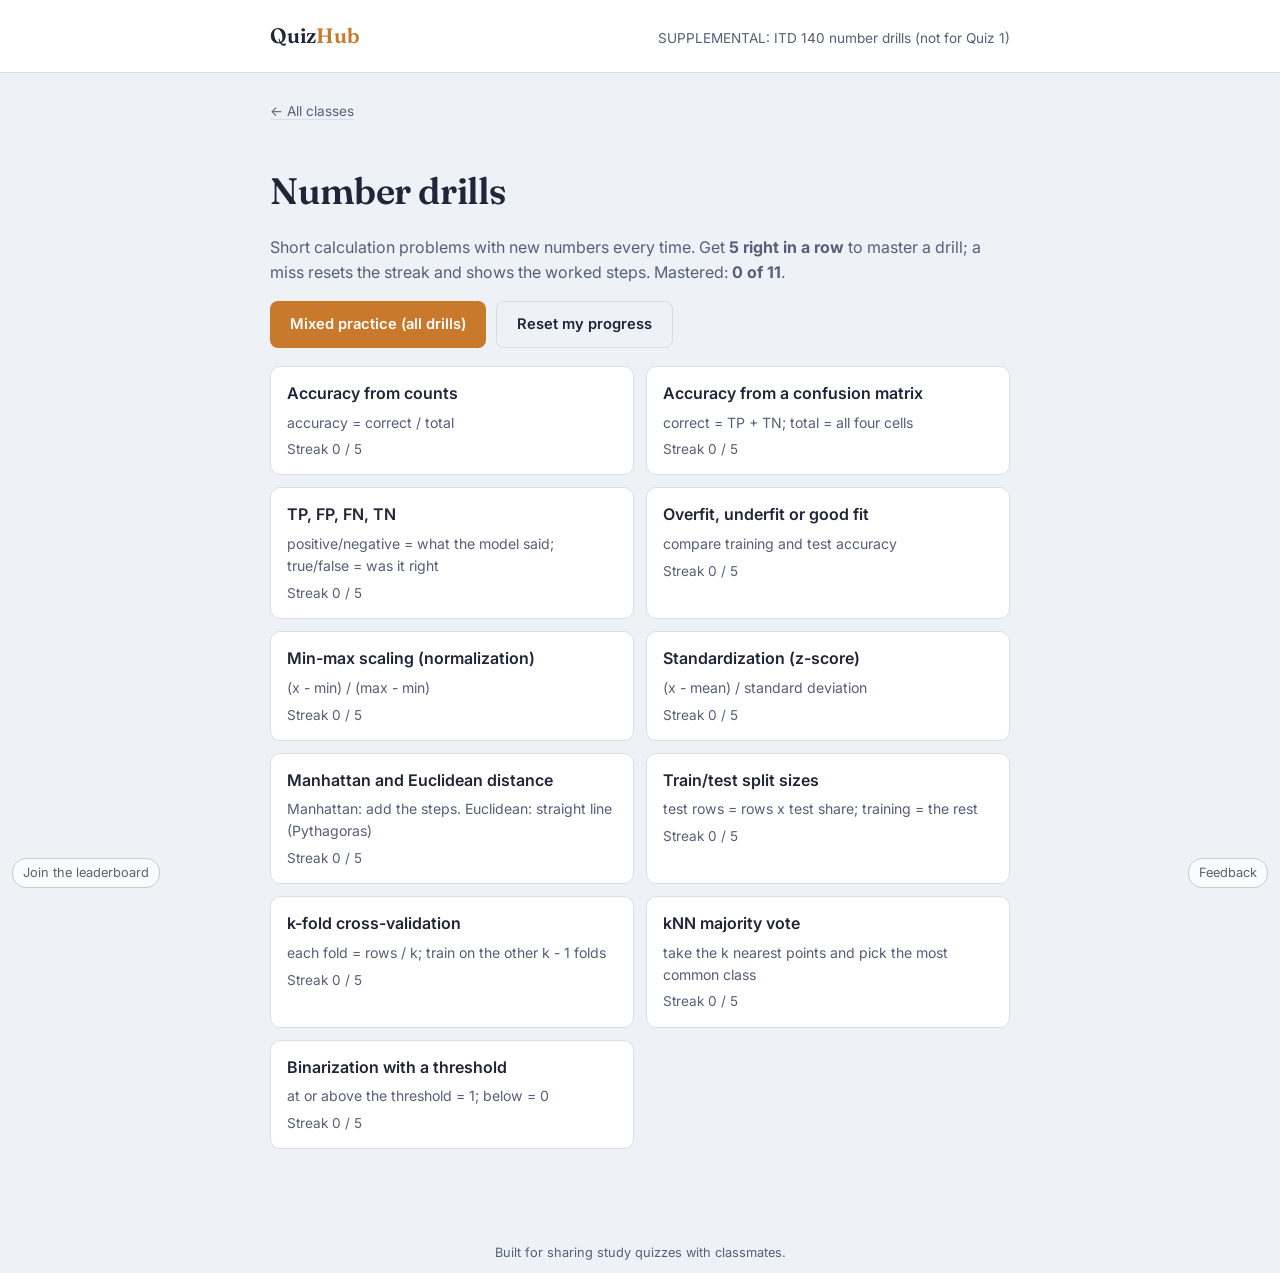
==== commit 4b607929: "Add nickname sign-in and leaderboard backed by anonymous Firebase auth Co-Authored-By: Claude Sonnet" ====
--- a/drills.html
+++ b/drills.html
@@ -28,5 +28,6 @@
 <script src="assets/drills.js"></script>
 <script src="assets/firebase-config.js"></script>
 <script src="assets/feedback.js"></script>
+<script src="assets/player.js"></script>
 </body>
 </html>
--- a/assets/style.css
+++ b/assets/style.css
@@ -1564,3 +1564,6 @@
 .fb-text, .fb-kind{ font: inherit; width: 100%; box-sizing: border-box; padding: 6px; border-radius: 6px; border: 1px solid var(--border, #bbb); background: transparent; color: inherit; }
 .fb-msg{ font-size: .8rem; }
 .fb-report{ background: none; border: 0; padding: 0; margin-top: 8px; font: inherit; font-size: .75rem; opacity: .6; text-decoration: underline; color: inherit; cursor: pointer; }
+.pl-tab{ right: auto; left: 12px; }
+.pl-box{ right: auto; left: 12px; }
+.lb-rows{ padding-left: 1.6em; line-height: 1.8; }
